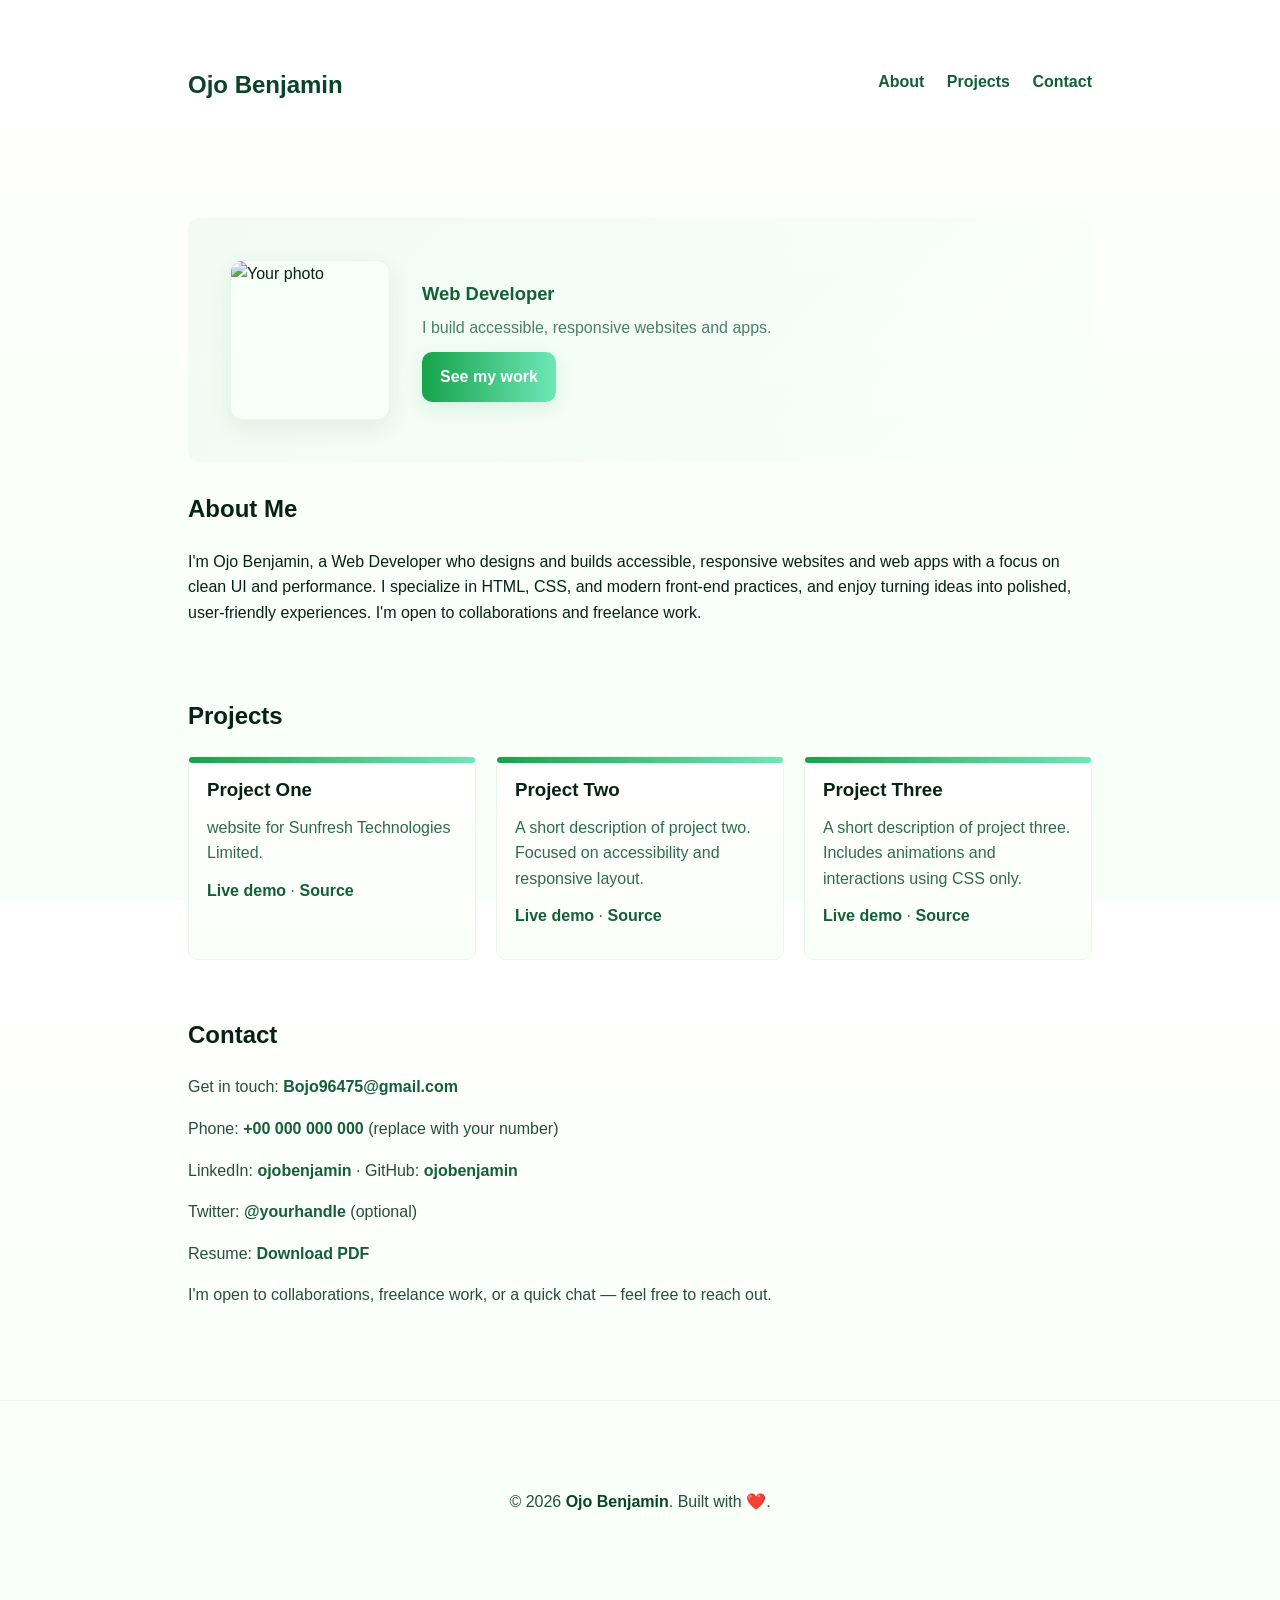
==== portfolio/index.html @ 8b9ddfc5 "Add local folder to repository" ====
<!doctype html>
<html lang="en">

<head>
  <meta charset="utf-8">
  <meta name="viewport" content="width=device-width,initial-scale=1">
  <title>Portfolio - Ojo Benjamin</title>
  <link rel="stylesheet" href="style.css">
</head>

<body>
  <header class="site-header">
    <div class="container">
      <h1 id="name">Ojo Benjamin</h1>
      <nav>
        <a href="#about">About</a>
        <a href="#projects">Projects</a>
        <a href="#contact">Contact</a>
      </nav>
    </div>
  </header>

  <main class="container">
    <section id="hero" class="hero">
      <img id="photo" src="avatar.png" alt="Your photo">
      <div class="hero-text">
        <h2 id="role">Web Developer</h2>
        <p id="tagline">I build accessible, responsive websites and apps.</p>
        <a class="btn" href="#projects">See my work</a>
      </div>
    </section>

    <section id="about">
      <h2>About Me</h2>
      <p id="bio">I'm Ojo Benjamin, a Web Developer who designs and builds accessible, responsive websites and web apps
        with a focus on clean UI and performance. I specialize in HTML, CSS, and modern front-end practices, and enjoy
        turning ideas into polished, user-friendly experiences. I'm open to collaborations and freelance work.</p>
    </section>

    <section id="projects">
      <h2>Projects</h2>
      <div class="projects-grid">
        <article class="project-card">
          <h3>Project One</h3>
          <p>website for Sunfresh Technologies Limited. </p>
          <p><a href="#">Live demo</a> · <a href="#">Source</a></p>
        </article>
        <article class="project-card">
          <h3>Project Two</h3>
          <p>A short description of project two. Focused on accessibility and responsive layout.</p>
          <p><a href="#">Live demo</a> · <a href="#">Source</a></p>
        </article>
        <article class="project-card">
          <h3>Project Three</h3>
          <p>A short description of project three. Includes animations and interactions using CSS only.</p>
          <p><a href="#">Live demo</a> · <a href="#">Source</a></p>
        </article>
      </div>
    </section>

    <section id="contact">
      <h2>Contact</h2>
      <p>Get in touch: <a id="email" href="mailto:Bojo96475@gmail.com">Bojo96475@gmail.com</a></p>
      <p>Phone: <a id="phone" href="tel:+00000000000">+00 000 000 000</a> (replace with your number)</p>
      <p>LinkedIn: <a id="linkedin" href="https://www.linkedin.com/in/ojobenjamin/">ojobenjamin</a> · GitHub: <a
          id="github" href="https://github.com/ojobenjamin">ojobenjamin</a></p>
      <p>Twitter: <a id="twitter" href="https://twitter.com/yourhandle">@yourhandle</a> (optional)</p>
      <p>Resume: <a id="resume" href="resume.pdf">Download PDF</a></p>
      <p>I'm open to collaborations, freelance work, or a quick chat — feel free to reach out.</p>
    </section>
  </main>

  <footer class="site-footer">
    <div class="container">
      <p>&copy; 2026 <span id="footer-name">Ojo Benjamin</span>. Built with ❤️.</p>
    </div>
  </footer>

  <!-- No JavaScript: static portfolio -->
</body>

</html>
</body>

</html>
---- portfolio/style.css ----
:root{ }
*{box-sizing:border-box}
html, body {height:100%;}
body{
  margin:0;
  font-family: Arial, Helvetica, sans-serif;
  color:#072214; /* dark readable text */
  background: linear-gradient(180deg,#ffffff 0%, #f7fff7 100%); /* white with soft green tint */
  line-height:1.6;
}

/* Layout containers */
.container{
  max-width:1000px;
  margin:0 auto;
  padding:36px;
}

/* Header */
header.site-header{
  padding:18px 0;
}
header.site-header .container{
  display:flex;
  align-items:center;
  justify-content:space-between;
}
header.site-header h1{
  font-size:1.2rem;
  margin:0;
}
nav a{
  margin-left:18px;
  color:#145e38; /* deep green */
  text-decoration:none;
  font-weight:600;
}
nav a:hover{color:#0b3e25}

/* Hero */
.hero{
  display:flex;
  gap:32px;
  align-items:center;
  padding:48px 0;
}
.hero img{
  width:160px;
  height:160px;
  border-radius:12px;
  object-fit:cover;
  background:#f6fff8;
  border:1px solid #e1f7ea;
}
.hero-text h2{margin:0 0 8px 0;font-size:1.6rem}
.hero-text p{color:#2f6b4b;margin-top:0}
.btn{
  display:inline-block;
  padding:12px 18px;
  background:linear-gradient(90deg,#16a34a,#6ee7b7); /* green gradient */
  color:white;
  border-radius:10px;
  text-decoration:none;
  font-weight:700;
  box-shadow:0 6px 18px rgba(22,163,74,0.12);
  border: none;
}

/* Sections */
section{padding:28px 0}
section h2{margin-top:0}

/* Projects */
.projects-grid{
  display:grid;
  grid-template-columns:repeat(auto-fit,minmax(260px,1fr));
  gap:20px;
}
.project-card{
  background:linear-gradient(180deg,#ffffff,#fbfff9);
  border:1px solid #e6f7ec;
  padding:18px;
  border-radius:10px;
  transition:transform .16s ease, box-shadow .16s ease;
}
.project-card:hover{transform:translateY(-6px);box-shadow:0 10px 30px rgba(15,75,44,0.08)}
.project-card h3{margin:0 0 10px 0}
.project-card p{margin:0 0 12px 0;color:#2f6b4b}
.project-card a{color:#145e38;text-decoration:none;font-weight:600}

/* Contact */
#contact p{color:#254f3a}

/* ID-specific styles */
#name{
  font-size:1.25rem;
  font-weight:800;
  color:#0b4328; /* deep header green */
}
#role{
  font-size:1.05rem;
  font-weight:700;
  color:#145e38;
  margin:0 0 6px 0;
}
#tagline{
  color:#4b7f66;
  margin:0 0 12px 0;
}
#photo{
  width:160px;
  height:160px;
  border-radius:12px;
  object-fit:cover;
  box-shadow:0 8px 22px rgba(20,94,56,0.08);
  border:1px solid #e6f7ec;
}
#email, #linkedin, #github, #resume, #phone, #twitter{
  color:#145e38;
  font-weight:600;
  text-decoration:none;
}
#email:hover, #linkedin:hover, #github:hover, #resume:hover, #phone:hover, #twitter:hover{
  color:#0b3e25;
  text-decoration:underline;
}
#footer-name{font-weight:700;color:#0b4328}

/* Footer */
footer.site-footer{padding:24px 0;text-align:center;color:#254f3a;border-top:1px solid #e6f7ec}

/* Responsive */
@media (max-width:720px){
  .hero{flex-direction:column;text-align:center;padding:28px 0}
  header.site-header .container{flex-direction:column;gap:12px}
  .hero img{width:140px;height:140px}
}

/* Interactive accents & responsiveness enhancements */
nav a{position:relative;display:inline-block;padding-bottom:6px}
nav a::after{content:"";position:absolute;left:0;bottom:0;height:3px;width:0;background:linear-gradient(90deg,#16a34a,#6ee7b7);border-radius:3px;transition:width .26s ease}
nav a:hover::after{width:100%}

.hero{background:linear-gradient(135deg, rgba(22,163,74,0.05) 0%, rgba(110,231,183,0.01) 100%);padding:42px;border-radius:12px}
.hero-text{max-width:640px}

/* Project card accent bar */
.project-card::before{content:"";display:block;height:6px;border-radius:6px;margin:-18px -18px 12px -18px;background:linear-gradient(90deg,#16a34a,#6ee7b7)}
.project-card{animation:floatUp .48s ease both}

/* Project badges */
.project-badge{display:inline-block;padding:6px 8px;background:#f0fff6;color:#145e38;border-radius:999px;font-weight:700;font-size:0.75rem;margin-right:8px}

@keyframes floatUp{from{opacity:0;transform:translateY(10px)}to{opacity:1;transform:none}}

/* Grid breakpoints */
@media (min-width:1000px){
  .projects-grid{grid-template-columns:repeat(3,1fr)}
  .container{padding:48px}
}
@media (min-width:720px) and (max-width:999px){
  .projects-grid{grid-template-columns:repeat(2,1fr)}
}

/* Larger typography on wide screens */
@media (min-width:900px){
  #name{font-size:1.5rem}
  #role{font-size:1.15rem}
  .hero-text h2{font-size:1.9rem}
}

/* Utilities */
.muted{color:#5e8a6e}
.kbd{background:#f0fff6;padding:6px 8px;border-radius:6px;font-size:0.85rem}
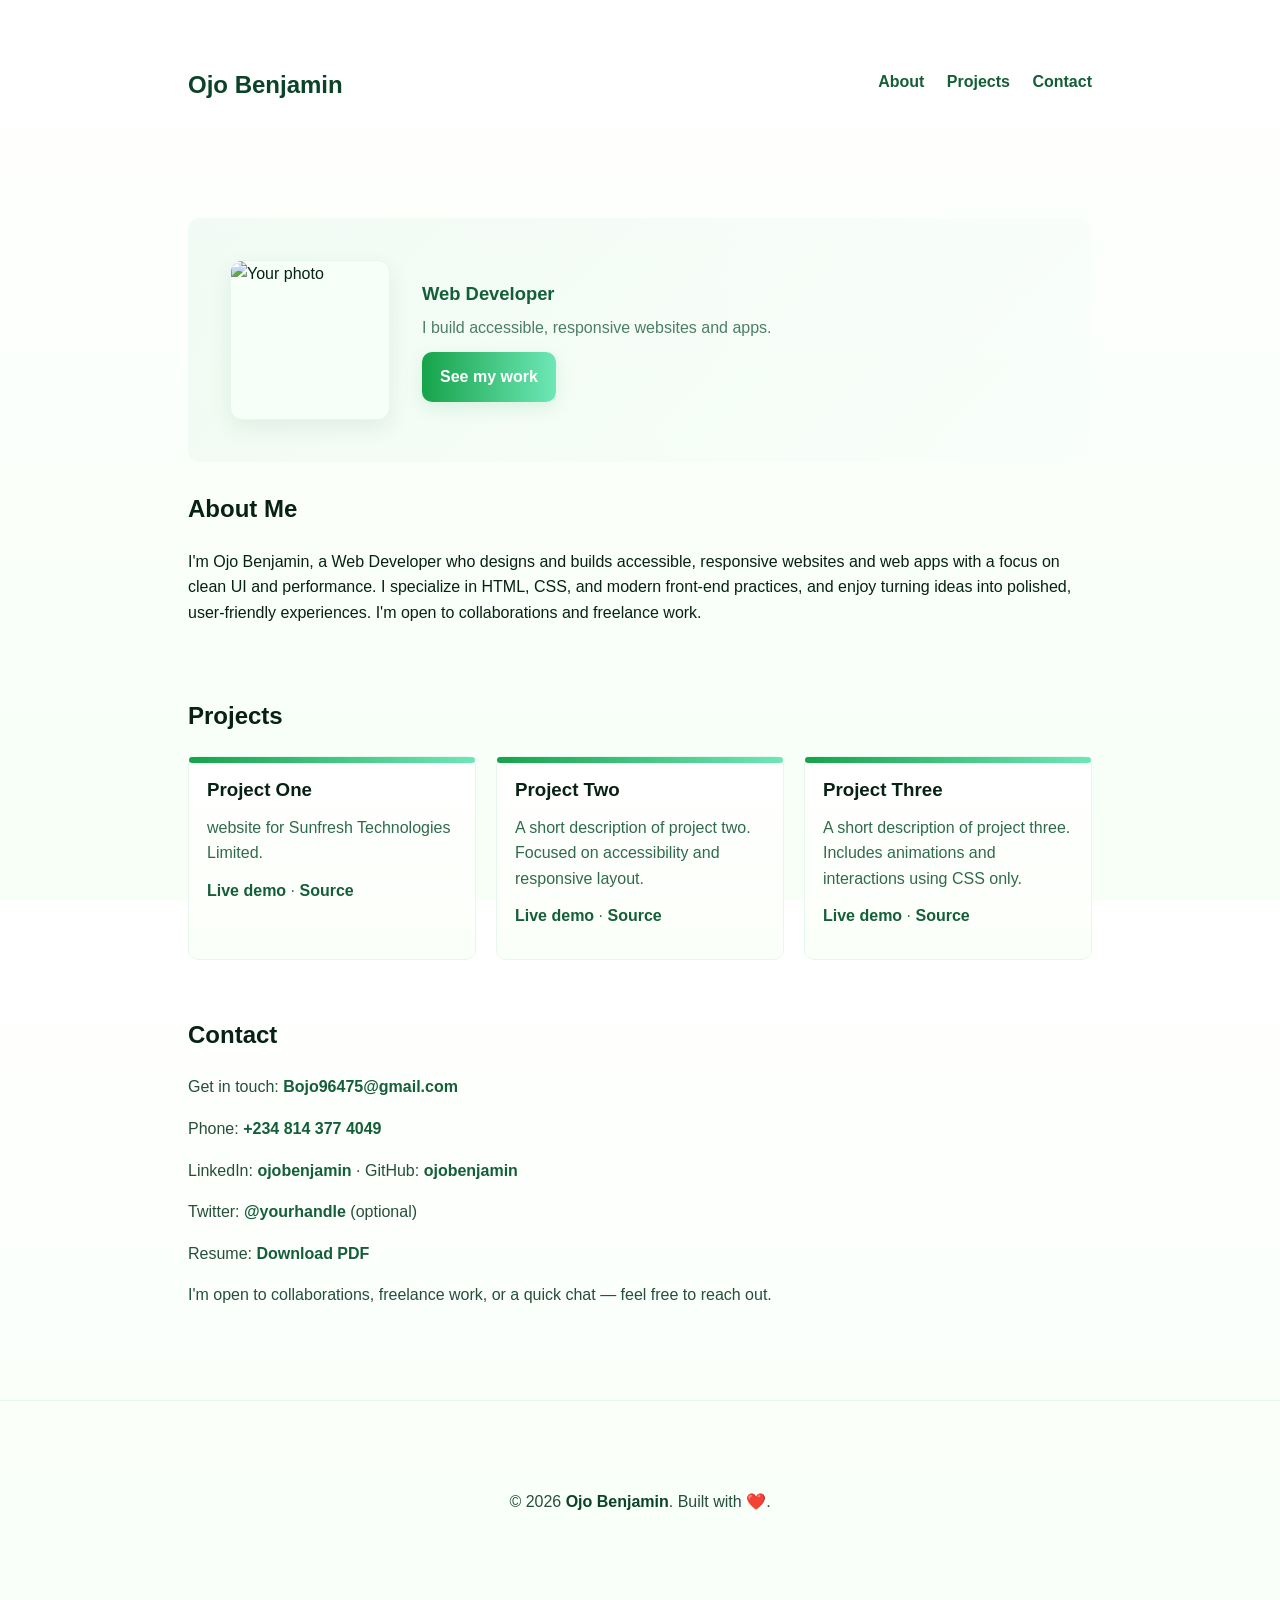
==== commit 91ef917a: "Add local folder to repository" ====
--- a/portfolio/index.html
+++ b/portfolio/index.html
@@ -61,7 +61,7 @@
     <section id="contact">
       <h2>Contact</h2>
       <p>Get in touch: <a id="email" href="mailto:Bojo96475@gmail.com">Bojo96475@gmail.com</a></p>
-      <p>Phone: <a id="phone" href="tel:+00000000000">+00 000 000 000</a> (replace with your number)</p>
+      <p>Phone: <a id="phone" href="tel:+2348143774049">+234 814 377 4049</a></p>
       <p>LinkedIn: <a id="linkedin" href="https://www.linkedin.com/in/ojobenjamin/">ojobenjamin</a> · GitHub: <a
           id="github" href="https://github.com/ojobenjamin">ojobenjamin</a></p>
       <p>Twitter: <a id="twitter" href="https://twitter.com/yourhandle">@yourhandle</a> (optional)</p>
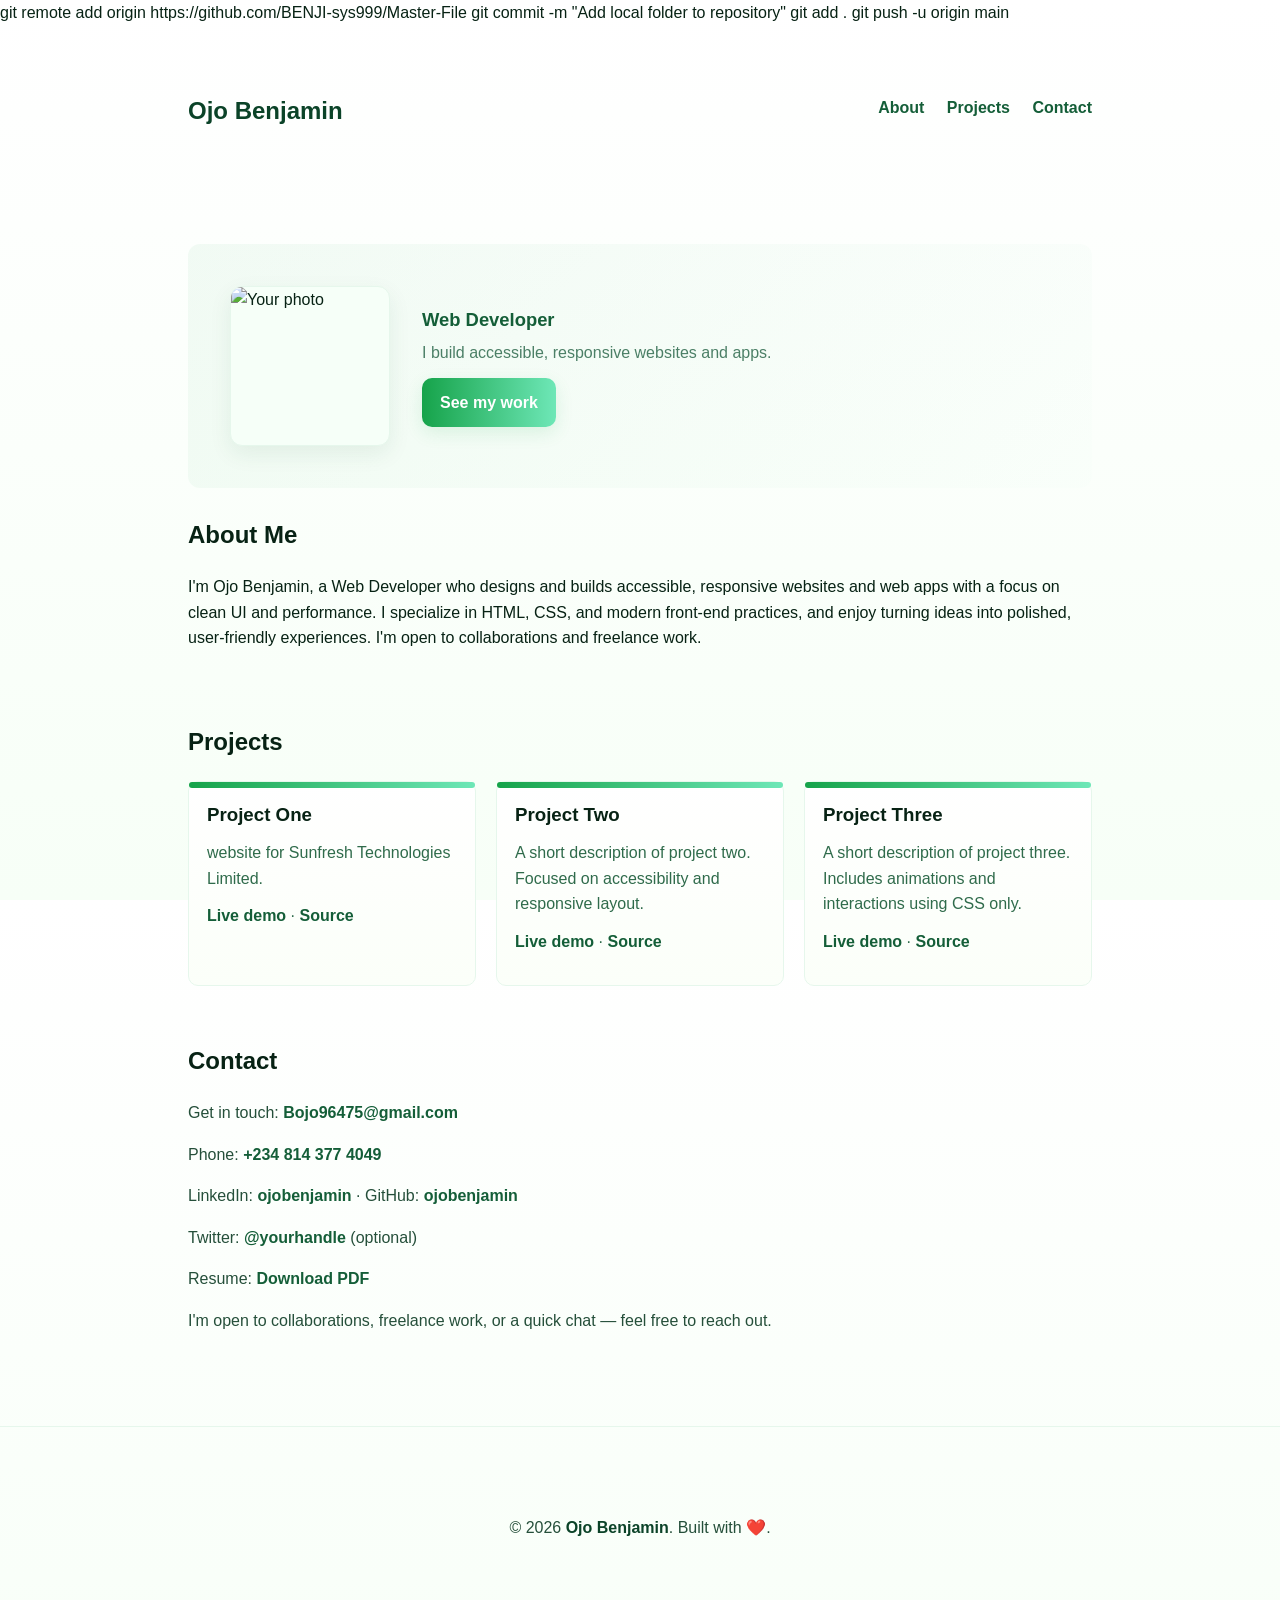
==== commit ed50fb32: "Add local folder to repository" ====
--- a/portfolio/index.html
+++ b/portfolio/index.html
@@ -8,6 +8,14 @@
   <link rel="stylesheet" href="style.css">
 </head>
 
+          
+          git remote add origin https://github.com/BENJI-sys999/Master-File
+
+          git commit -m "Add local folder to repository"
+
+          git add .
+          
+          git push -u origin main
 <body>
   <header class="site-header">
     <div class="container">
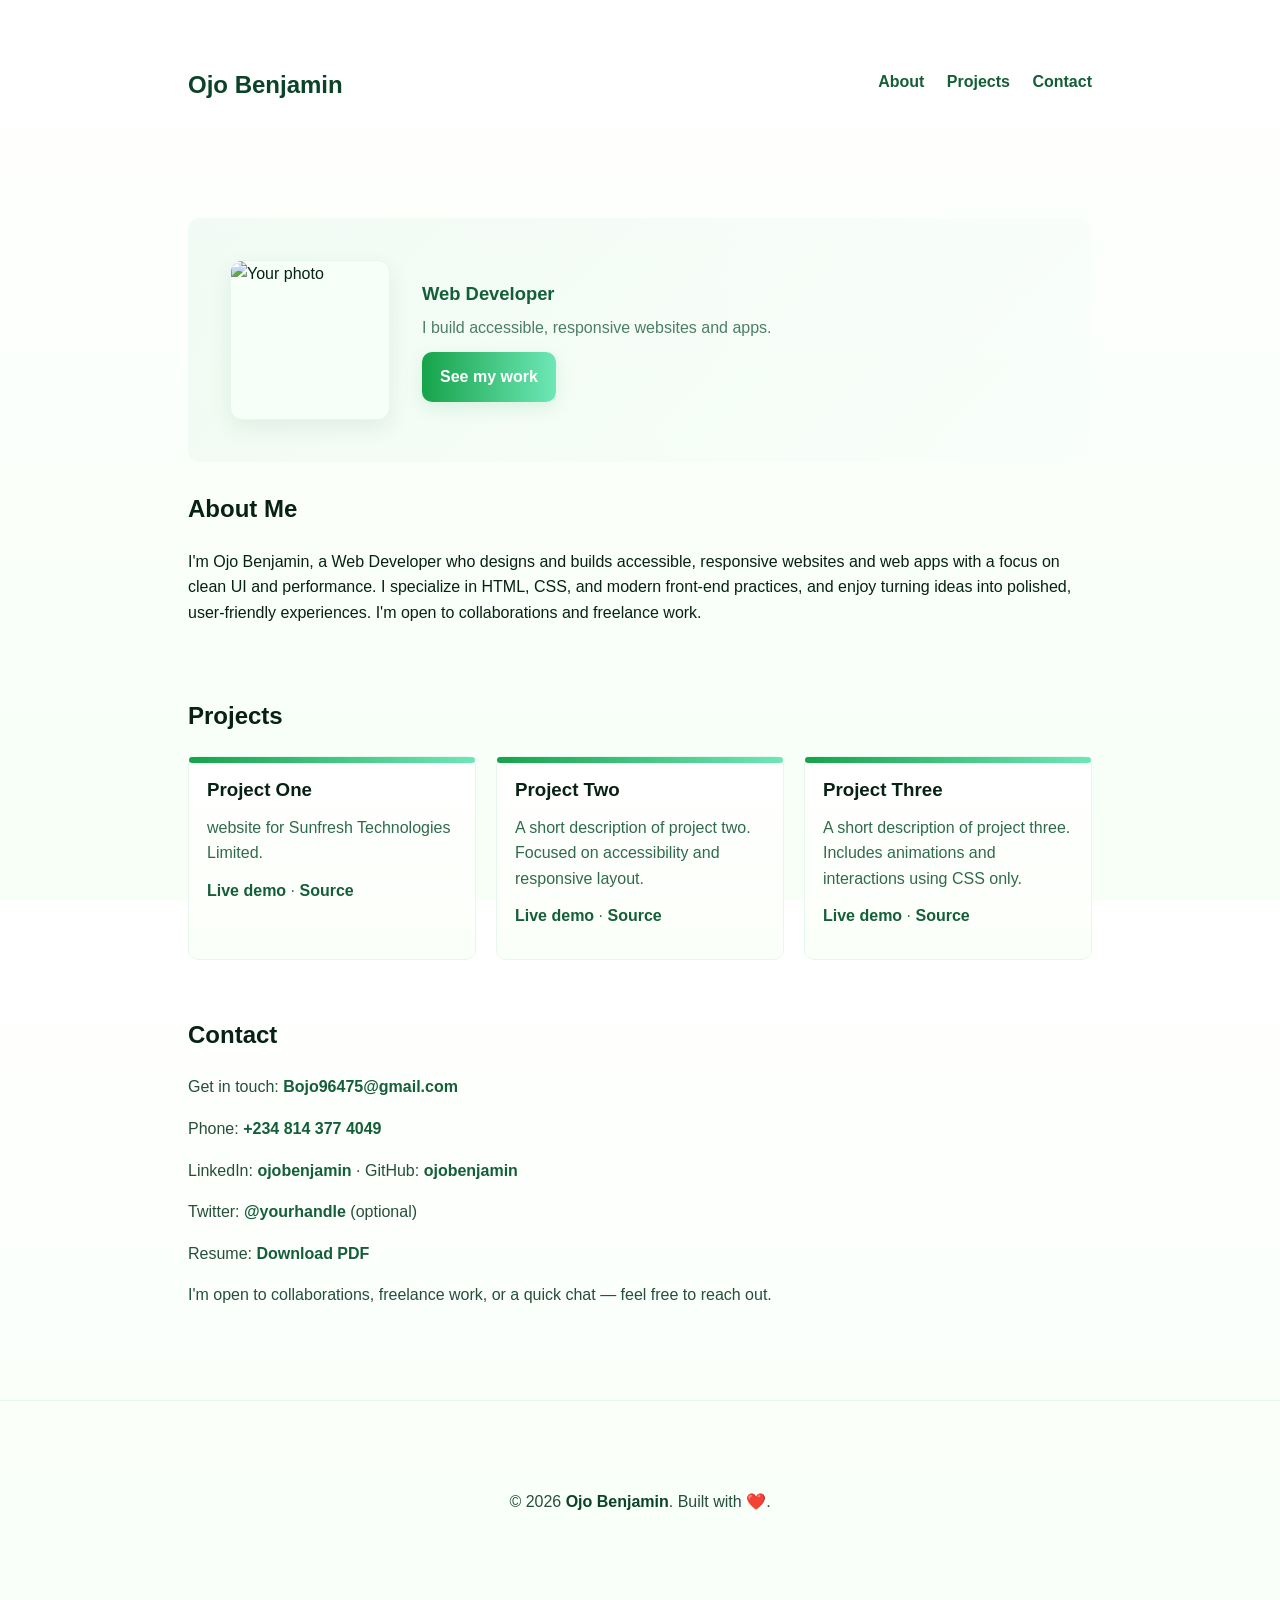
==== commit 7641b07b: "editing file" ====
--- a/portfolio/index.html
+++ b/portfolio/index.html
@@ -8,14 +8,7 @@
   <link rel="stylesheet" href="style.css">
 </head>
 
-          
-          git remote add origin https://github.com/BENJI-sys999/Master-File
 
-          git commit -m "Add local folder to repository"
-
-          git add .
-          
-          git push -u origin main
 <body>
   <header class="site-header">
     <div class="container">
